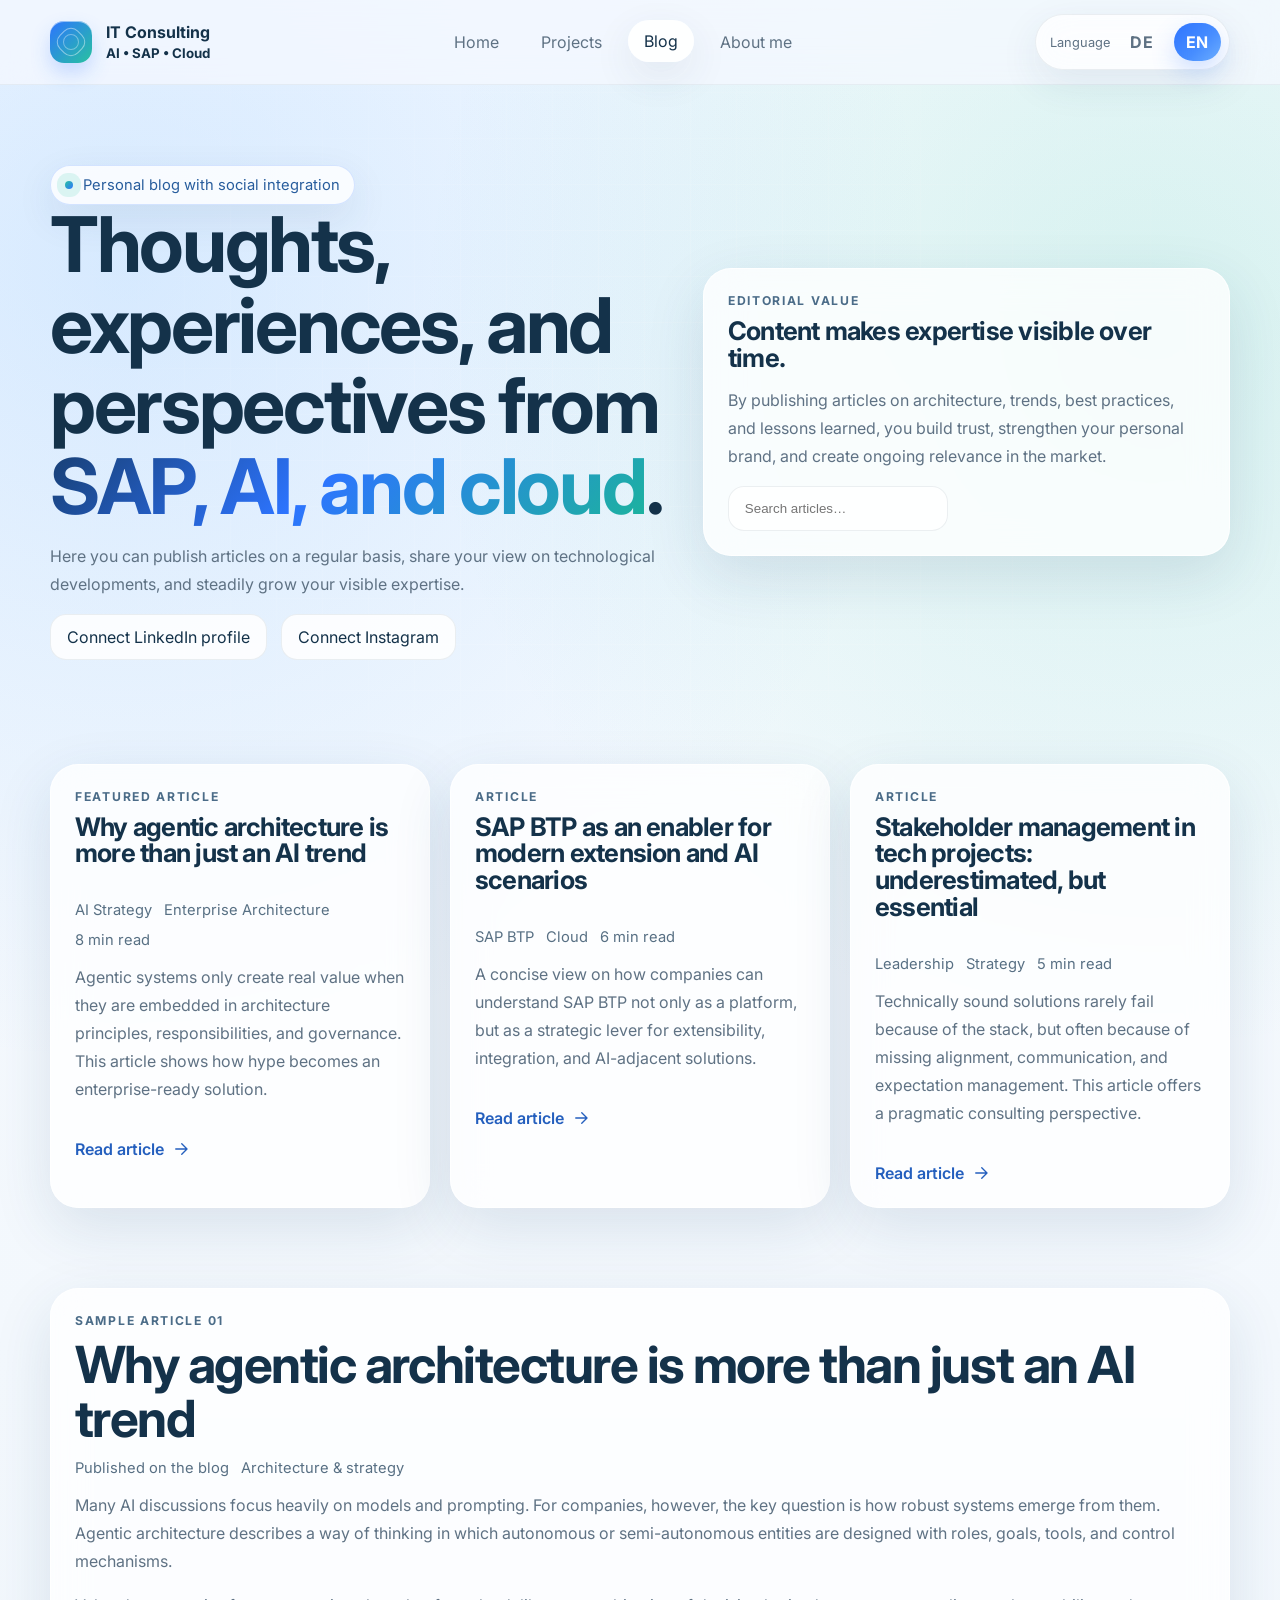
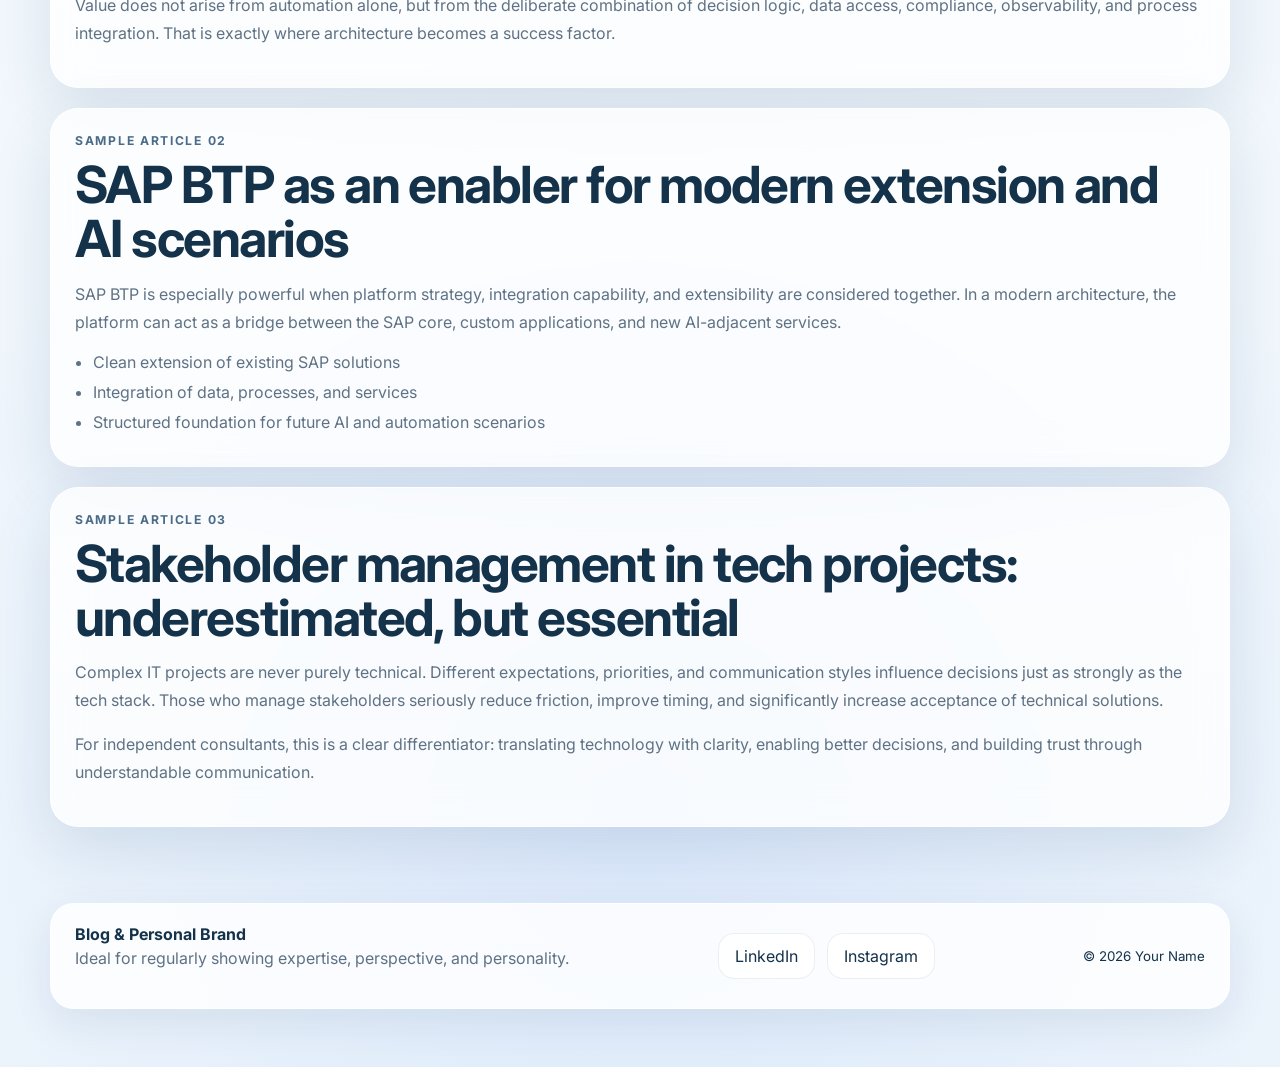
==== blog.html @ 21f26190 "init" ====
<!DOCTYPE html>
<html lang="de">
<head>
  <meta charset="UTF-8" />
  <meta name="viewport" content="width=device-width, initial-scale=1.0" />
  <title>Blog | IT-Beratung</title>
  <meta name="description" content="Persönlicher Blog zu SAP, Cloud, AI Architecture, strategischer IT und modernen Beratungsansätzen." />
  <link rel="preconnect" href="https://fonts.googleapis.com">
  <link rel="preconnect" href="https://fonts.gstatic.com" crossorigin>
  <link href="https://fonts.googleapis.com/css2?family=Inter:wght@400;500;600;700;800&display=swap" rel="stylesheet">
  <link rel="stylesheet" href="styles.css" />
</head>
<body>
  <header class="site-header">
    <div class="container navbar">
      <a class="brand" href="index.html">
        <span class="brand-mark"></span>
        <span>
          <strong>IT Consulting</strong><br>
          <small>AI • SAP • Cloud</small>
        </span>
      </a>
      <nav class="nav-links" data-nav-links>
        <a href="index.html">Start</a>
        <a href="projects.html">Projekte</a>
        <a class="active" href="blog.html">Blog</a>
        <a href="about.html">Über mich</a>
      </nav>
      <button class="nav-toggle" aria-label="Menü öffnen" aria-expanded="false" data-nav-toggle>☰</button>
    </div>
  </header>

  <main>
    <section class="hero">
      <div class="container two-col">
        <div>
          <div class="kicker reveal"><span class="kicker-dot"></span> Persönlicher Blog mit Social-Verknüpfung</div>
          <h1 class="reveal">Gedanken, Erfahrungen und Perspektiven aus <span class="gradient-text">SAP, AI und Cloud</span>.</h1>
          <p class="reveal">Hier kannst du regelmäßig Artikel veröffentlichen, deine Sicht auf technologische Entwicklungen teilen und deine Expertise sichtbar ausbauen.</p>
          <div class="social-row reveal">
            <a class="social-link" href="https://www.linkedin.com/" target="_blank" rel="noreferrer">LinkedIn Profil verknüpfen</a>
            <a class="social-link" href="https://www.instagram.com/" target="_blank" rel="noreferrer">Instagram verknüpfen</a>
          </div>
        </div>
        <div class="panel reveal">
          <div class="eyebrow">Redaktioneller Nutzen</div>
          <h3>Content macht Kompetenz langfristig sichtbar.</h3>
          <p>Mit Fachartikeln zu Architektur, Trends, Best Practices und Lessons Learned baust du Vertrauen auf, stärkst deine persönliche Marke und erzeugst kontinuierliche Relevanz am Markt.</p>
          <input class="search-input" type="search" placeholder="Artikel durchsuchen…" aria-label="Artikel durchsuchen" data-blog-search>
        </div>
      </div>
    </section>

    <section>
      <div class="container">
        <div class="blog-grid">
          <article class="blog-card reveal" data-article>
            <div class="blog-top">
              <div>
                <div class="eyebrow">Featured Article</div>
                <h3>Warum Agentic Architecture mehr ist als nur ein AI-Trend</h3>
              </div>
            </div>
            <div class="blog-meta">
              <span>AI Strategy</span>
              <span>Enterprise Architecture</span>
              <span>8 Min. Lesezeit</span>
            </div>
            <p>Agentische Systeme entfalten erst dann echten Nutzen, wenn sie in Architekturprinzipien, Verantwortlichkeiten und Governance eingebettet werden. Der Artikel zeigt, wie aus Hype eine belastbare Unternehmenslösung wird.</p>
            <a class="card-link" href="#article-agentic">Artikel lesen
              <svg width="18" height="18" viewBox="0 0 24 24" fill="none"><path d="M5 12h14M13 5l7 7-7 7" stroke="currentColor" stroke-width="1.8" stroke-linecap="round" stroke-linejoin="round"/></svg>
            </a>
          </article>

          <article class="blog-card reveal" data-article>
            <div class="blog-top">
              <div>
                <div class="eyebrow">Article</div>
                <h3>SAP BTP als Enabler für moderne Erweiterungs- und AI-Szenarien</h3>
              </div>
            </div>
            <div class="blog-meta">
              <span>SAP BTP</span>
              <span>Cloud</span>
              <span>6 Min. Lesezeit</span>
            </div>
            <p>Ein kompakter Blick darauf, wie Unternehmen SAP BTP nicht nur als Plattform, sondern als strategischen Innovationshebel für Erweiterbarkeit, Integration und AI-nahe Lösungen verstehen können.</p>
            <a class="card-link" href="#article-btp">Artikel lesen
              <svg width="18" height="18" viewBox="0 0 24 24" fill="none"><path d="M5 12h14M13 5l7 7-7 7" stroke="currentColor" stroke-width="1.8" stroke-linecap="round" stroke-linejoin="round"/></svg>
            </a>
          </article>

          <article class="blog-card reveal" data-article>
            <div class="blog-top">
              <div>
                <div class="eyebrow">Article</div>
                <h3>Stakeholder-Management in Tech-Projekten: unterschätzt, aber entscheidend</h3>
              </div>
            </div>
            <div class="blog-meta">
              <span>Leadership</span>
              <span>Strategy</span>
              <span>5 Min. Lesezeit</span>
            </div>
            <p>Technisch gute Lösungen scheitern selten am Stack, aber häufig an fehlender Einbettung, Kommunikation und Erwartungssteuerung. Dieser Beitrag zeigt einen pragmatischen Beratungsblick auf das Thema.</p>
            <a class="card-link" href="#article-stakeholder">Artikel lesen
              <svg width="18" height="18" viewBox="0 0 24 24" fill="none"><path d="M5 12h14M13 5l7 7-7 7" stroke="currentColor" stroke-width="1.8" stroke-linecap="round" stroke-linejoin="round"/></svg>
            </a>
          </article>
        </div>
        <div class="empty-state" data-empty-state>Keine Artikel gefunden. Passe den Suchbegriff an oder füge neue Beiträge hinzu.</div>
      </div>
    </section>

    <section>
      <div class="container article-content">
        <article class="panel reveal" id="article-agentic">
          <div class="eyebrow">Beispielartikel 01</div>
          <h2>Warum Agentic Architecture mehr ist als nur ein AI-Trend</h2>
          <div class="inline-meta">
            <span>Veröffentlicht im Blog</span>
            <span>Architektur & Strategie</span>
          </div>
          <p>Viele Diskussionen über AI fokussieren sich stark auf Modelle und Prompting. Für Unternehmen ist jedoch entscheidend, wie daraus belastbare Systeme entstehen. Agentic Architecture beschreibt eine Denkweise, in der autonome oder teilautonome Einheiten mit Rollen, Zielen, Werkzeugen und Kontrollmechanismen gestaltet werden.</p>
          <p>Der Mehrwert entsteht nicht allein durch Automatisierung, sondern durch die bewusste Kombination aus Entscheidungslogik, Datenzugriff, Compliance, Observability und Prozessintegration. Genau an dieser Stelle wird Architektur zum Erfolgsfaktor.</p>
        </article>

        <article class="panel reveal" id="article-btp">
          <div class="eyebrow">Beispielartikel 02</div>
          <h2>SAP BTP als Enabler für moderne Erweiterungs- und AI-Szenarien</h2>
          <p>SAP BTP ist besonders stark, wenn Plattformstrategie, Integrationsfähigkeit und Erweiterbarkeit zusammengedacht werden. In einer modernen Architektur kann die Plattform als Brücke zwischen SAP-Core, individuellen Anwendungen und neuen AI-nahen Services dienen.</p>
          <ul>
            <li>Saubere Erweiterung bestehender SAP-Lösungen</li>
            <li>Integration von Daten, Prozessen und Services</li>
            <li>Strukturierte Grundlage für zukünftige AI- und Automatisierungsszenarien</li>
          </ul>
        </article>

        <article class="panel reveal" id="article-stakeholder">
          <div class="eyebrow">Beispielartikel 03</div>
          <h2>Stakeholder-Management in Tech-Projekten: unterschätzt, aber entscheidend</h2>
          <p>Komplexe IT-Projekte sind nie rein technisch. Unterschiedliche Erwartungshaltungen, Prioritäten und Kommunikationsstile beeinflussen Entscheidungen ebenso stark wie der Techstack. Wer Stakeholder ernsthaft managt, reduziert Reibung, verbessert Timing und erhöht die Akzeptanz technischer Lösungen erheblich.</p>
          <p>Für selbstständige Berater ist das ein klarer Differenzierungsfaktor: Technik mit Klarheit übersetzen, Entscheidungsfähigkeit fördern und Vertrauen durch nachvollziehbare Kommunikation schaffen.</p>
        </article>
      </div>
    </section>
  </main>

  <footer class="site-footer">
    <div class="container footer-box">
      <div>
        <strong>Blog & Personal Brand</strong>
        <p>Ideal, um regelmäßig Expertise, Perspektiven und Persönlichkeit zu zeigen.</p>
      </div>
      <div class="social-links">
        <a class="social-link" href="https://www.linkedin.com/" target="_blank" rel="noreferrer">LinkedIn</a>
        <a class="social-link" href="https://www.instagram.com/" target="_blank" rel="noreferrer">Instagram</a>
      </div>
      <small>© <span data-year></span> AaLeiRon IT Consulting.</small>
    </div>
  </footer>

  <script src="script.js"></script>
</body>
</html>
---- styles.css ----
:root {
  --bg: #f5f9ff;
  --bg-soft: #eef4fb;
  --surface: rgba(255, 255, 255, 0.78);
  --surface-strong: rgba(255, 255, 255, 0.92);
  --text: #14324a;
  --muted: #5f7284;
  --line: rgba(31, 83, 125, 0.12);
  --primary: #2d74ff;
  --primary-2: #53a6ff;
  --accent: #28c2a0;
  --accent-2: #7fe3cc;
  --shadow: 0 20px 60px rgba(28, 65, 105, 0.12);
  --shadow-soft: 0 14px 40px rgba(28, 65, 105, 0.09);
  --radius-xl: 28px;
  --radius-lg: 22px;
  --radius-md: 16px;
  --radius-sm: 12px;
  --container: 1180px;
  --nav-h: 84px;
  --ease: cubic-bezier(.22, 1, .36, 1);
}

* { box-sizing: border-box; }
html { scroll-behavior: smooth; }
body {
  margin: 0;
  font-family: Inter, ui-sans-serif, system-ui, -apple-system, BlinkMacSystemFont, "Segoe UI", sans-serif;
  color: var(--text);
  background:
    radial-gradient(circle at 10% 10%, rgba(83,166,255,.20), transparent 30%),
    radial-gradient(circle at 90% 12%, rgba(40,194,160,.16), transparent 28%),
    radial-gradient(circle at 50% 90%, rgba(45,116,255,.10), transparent 32%),
    linear-gradient(180deg, #f8fbff 0%, #eef5fb 100%);
  min-height: 100vh;
  overflow-x: hidden;
}

body::before {
  content: "";
  position: fixed;
  inset: 0;
  background-image:
    linear-gradient(rgba(255,255,255,0.4) 1px, transparent 1px),
    linear-gradient(90deg, rgba(255,255,255,0.4) 1px, transparent 1px);
  background-size: 46px 46px;
  opacity: .28;
  pointer-events: none;
  mask-image: radial-gradient(circle at center, black 30%, transparent 90%);
}

a { color: inherit; text-decoration: none; }
img { max-width: 100%; display: block; }
button, .btn { font: inherit; }

.container {
  width: min(var(--container), calc(100% - 32px));
  margin: 0 auto;
}

.site-header {
  position: sticky;
  top: 0;
  z-index: 100;
  backdrop-filter: blur(18px);
  background: rgba(245, 249, 255, 0.72);
  border-bottom: 1px solid rgba(20, 50, 74, 0.06);
}

.navbar {
  height: var(--nav-h);
  display: flex;
  align-items: center;
  justify-content: space-between;
  gap: 20px;
}

.brand {
  display: inline-flex;
  align-items: center;
  gap: 14px;
  font-weight: 700;
}

.brand-mark {
  width: 42px;
  height: 42px;
  border-radius: 14px;
  background: linear-gradient(135deg, var(--primary), var(--accent));
  box-shadow: inset 0 1px 0 rgba(255,255,255,.5), 0 10px 20px rgba(45,116,255,.22);
  position: relative;
  overflow: hidden;
}

.brand-mark::before,
.brand-mark::after {
  content: "";
  position: absolute;
  inset: 8px;
  border: 1px solid rgba(255,255,255,.45);
  border-radius: 10px;
  transform: rotate(45deg);
}
.brand-mark::after {
  inset: 13px;
  opacity: .8;
}

.nav-links {
  display: flex;
  align-items: center;
  gap: 10px;
}

.nav-links a {
  padding: 11px 16px;
  border-radius: 999px;
  color: var(--muted);
  transition: .35s transform var(--ease), .35s background var(--ease), .35s color var(--ease), .35s box-shadow var(--ease);
}

.nav-links a:hover,
.nav-links a.active {
  color: var(--text);
  background: rgba(255,255,255,0.9);
  box-shadow: var(--shadow-soft);
  transform: translateY(-1px);
}

.nav-toggle {
  display: none;
  width: 46px;
  height: 46px;
  border-radius: 14px;
  border: 1px solid var(--line);
  background: rgba(255,255,255,.75);
}

.hero {
  position: relative;
  padding: 80px 0 64px;
}

.hero-grid,
.two-col {
  display: grid;
  grid-template-columns: 1.08fr .92fr;
  gap: 34px;
  align-items: center;
}

.kicker {
  display: inline-flex;
  align-items: center;
  gap: 10px;
  padding: 10px 14px;
  border-radius: 999px;
  border: 1px solid rgba(45,116,255,.18);
  background: rgba(255,255,255,.8);
  box-shadow: var(--shadow-soft);
  color: #285d9d;
  font-size: .92rem;
}

.kicker-dot {
  width: 8px;
  height: 8px;
  border-radius: 999px;
  background: linear-gradient(135deg, var(--accent), var(--primary));
  box-shadow: 0 0 0 8px rgba(40,194,160,.14);
}

h1, h2, h3, h4 { margin: 0 0 14px; line-height: 1.05; letter-spacing: -0.03em; }
h1 { font-size: clamp(2.8rem, 6vw, 5.4rem); }
h2 { font-size: clamp(2rem, 4vw, 3.5rem); }
h3 { font-size: clamp(1.28rem, 2vw, 1.7rem); }
p { margin: 0 0 16px; color: var(--muted); line-height: 1.75; }

.gradient-text {
  background: linear-gradient(135deg, #173d6e, #2d74ff 45%, #1cb59a 100%);
  -webkit-background-clip: text;
  background-clip: text;
  color: transparent;
}

.hero-copy p { font-size: 1.07rem; max-width: 62ch; }

.cta-row,
.social-row,
.filter-row {
  display: flex;
  flex-wrap: wrap;
  align-items: center;
  gap: 14px;
}

.btn {
  display: inline-flex;
  align-items: center;
  justify-content: center;
  gap: 10px;
  padding: 15px 22px;
  border-radius: 16px;
  border: 1px solid transparent;
  cursor: pointer;
  position: relative;
  overflow: hidden;
  transition: .35s transform var(--ease), .35s box-shadow var(--ease), .35s background var(--ease), .35s border-color var(--ease);
}

.btn::before {
  content: "";
  position: absolute;
  inset: 0;
  background: linear-gradient(120deg, transparent 0%, rgba(255,255,255,.3) 40%, transparent 70%);
  transform: translateX(-120%);
  transition: transform .9s var(--ease);
}

.btn:hover::before { transform: translateX(120%); }
.btn:hover { transform: translateY(-3px); }

.btn-primary {
  color: white;
  background: linear-gradient(135deg, var(--primary), #478dff 58%, #6caeff);
  box-shadow: 0 16px 36px rgba(45,116,255,.28);
}

.btn-secondary {
  background: rgba(255,255,255,.78);
  border-color: rgba(20,50,74,.08);
  box-shadow: var(--shadow-soft);
}

.hero-card,
.panel,
.card,
.project-card,
.blog-card,
.stat-card,
.timeline-card,
.skill-cloud,
.quote-card {
  background: var(--surface);
  border: 1px solid rgba(255,255,255,.75);
  backdrop-filter: blur(18px);
  box-shadow: var(--shadow);
  border-radius: var(--radius-xl);
}

.hero-visual {
  position: relative;
  min-height: 580px;
}

.hero-card {
  position: absolute;
  inset: auto;
  padding: 24px;
}

.card-float {
  animation: float 7s ease-in-out infinite;
}
.card-float-delay { animation-delay: -2.4s; }
.card-float-delay-2 { animation-delay: -4.8s; }

@keyframes float {
  0%, 100% { transform: translateY(0) rotate(0.01deg); }
  50% { transform: translateY(-14px) rotate(0.01deg); }
}

.hero-main-card {
  right: 0;
  top: 72px;
  width: min(100%, 460px);
  padding: 26px;
}

.hero-side-card {
  left: 0;
  top: 0;
  width: 290px;
}

.hero-bottom-card {
  left: 50px;
  bottom: 28px;
  width: 320px;
}

.orb {
  position: absolute;
  border-radius: 999px;
  filter: blur(18px);
  opacity: .56;
  pointer-events: none;
}

.orb-one {
  width: 220px;
  height: 220px;
  background: radial-gradient(circle at 30% 30%, rgba(45,116,255,.85), rgba(45,116,255,0));
  right: -40px;
  top: 40px;
  animation: drift 11s ease-in-out infinite;
}

.orb-two {
  width: 200px;
  height: 200px;
  background: radial-gradient(circle at 30% 30%, rgba(40,194,160,.8), rgba(40,194,160,0));
  left: 10px;
  bottom: 20px;
  animation: drift 13s ease-in-out infinite reverse;
}

@keyframes drift {
  0%,100% { transform: translate(0,0) scale(1); }
  50% { transform: translate(18px,-16px) scale(1.08); }
}

.metrics {
  display: grid;
  grid-template-columns: repeat(3, 1fr);
  gap: 14px;
  margin-top: 22px;
}

.metric {
  padding: 16px;
  border-radius: 20px;
  background: rgba(248, 251, 255, 0.9);
  border: 1px solid rgba(20,50,74,.06);
}
.metric strong {
  display: block;
  font-size: 1.7rem;
  margin-bottom: 6px;
}
.metric span { color: var(--muted); font-size: .95rem; }

main section { padding: 40px 0; }
.section-head {
  display: flex;
  flex-wrap: wrap;
  justify-content: space-between;
  gap: 16px;
  align-items: flex-end;
  margin-bottom: 24px;
}

.grid-3,
.grid-2,
.projects-grid,
.blog-grid,
.skill-grid,
.highlights-grid {
  display: grid;
  gap: 20px;
}
.grid-3,
.projects-grid,
.blog-grid,
.skill-grid { grid-template-columns: repeat(3, minmax(0, 1fr)); }
.grid-2,
.highlights-grid { grid-template-columns: repeat(2, minmax(0, 1fr)); }

.card,
.project-card,
.blog-card,
.stat-card,
.timeline-card,
.quote-card,
.skill-cloud,
.panel {
  padding: 24px;
  transition: .45s transform var(--ease), .45s box-shadow var(--ease), .35s border-color var(--ease);
}

.card:hover,
.project-card:hover,
.blog-card:hover,
.stat-card:hover,
.timeline-card:hover,
.quote-card:hover,
.skill-cloud:hover {
  transform: translateY(-8px);
  box-shadow: 0 24px 70px rgba(25, 61, 98, 0.14);
}

.eyebrow {
  color: #4b6c88;
  text-transform: uppercase;
  letter-spacing: .14em;
  font-size: .76rem;
  font-weight: 700;
  margin-bottom: 10px;
}

.icon-badge {
  width: 52px;
  height: 52px;
  border-radius: 16px;
  display: grid;
  place-items: center;
  margin-bottom: 18px;
  background: linear-gradient(135deg, rgba(45,116,255,.14), rgba(40,194,160,.18));
  border: 1px solid rgba(45,116,255,.12);
}

.tags {
  display: flex;
  flex-wrap: wrap;
  gap: 10px;
  margin-top: 18px;
}

.tag,
.pill {
  display: inline-flex;
  align-items: center;
  gap: 8px;
  padding: 9px 13px;
  border-radius: 999px;
  background: rgba(255,255,255,.88);
  border: 1px solid rgba(20,50,74,.08);
  color: #416176;
  font-size: .9rem;
}

.pill.active,
.filter-btn.active {
  background: linear-gradient(135deg, rgba(45,116,255,.14), rgba(40,194,160,.16));
  color: var(--text);
  border-color: rgba(45,116,255,.22);
}

.project-card .project-top,
.blog-card .blog-top {
  display: flex;
  align-items: center;
  justify-content: space-between;
  gap: 18px;
  margin-bottom: 20px;
}

.project-status {
  padding: 9px 12px;
  border-radius: 999px;
  font-size: .85rem;
  color: #237865;
  background: rgba(127,227,204,.24);
  border: 1px solid rgba(40,194,160,.16);
}

.card-link {
  display: inline-flex;
  align-items: center;
  gap: 8px;
  margin-top: 20px;
  color: #245fbe;
  font-weight: 600;
}

.card-link svg { transition: transform .35s var(--ease); }
.card-link:hover svg { transform: translateX(3px); }

.stats-band {
  padding: 8px 0 4px;
}
.stat-card strong {
  display: block;
  font-size: clamp(2rem, 3vw, 2.8rem);
  margin-bottom: 8px;
}

.timeline {
  display: grid;
  gap: 18px;
}
.timeline-card {
  position: relative;
  padding-left: 32px;
}
.timeline-card::before {
  content: "";
  position: absolute;
  left: 14px;
  top: 24px;
  bottom: -20px;
  width: 2px;
  background: linear-gradient(180deg, rgba(45,116,255,.5), rgba(40,194,160,.1));
}
.timeline-card:last-child::before { display: none; }
.timeline-card::after {
  content: "";
  position: absolute;
  left: 7px;
  top: 20px;
  width: 16px;
  height: 16px;
  border-radius: 999px;
  background: linear-gradient(135deg, var(--primary), var(--accent));
  box-shadow: 0 0 0 8px rgba(45,116,255,.08);
}

.skill-cloud ul,
.list-clean {
  list-style: none;
  margin: 0;
  padding: 0;
}
.skill-cloud ul li,
.list-clean li {
  padding: 12px 0;
  border-bottom: 1px solid rgba(20,50,74,.08);
}
.skill-cloud ul li:last-child,
.list-clean li:last-child { border-bottom: none; }

.blog-meta,
.inline-meta {
  display: flex;
  flex-wrap: wrap;
  gap: 12px;
  color: #587084;
  font-size: .92rem;
  margin-bottom: 14px;
}

.article-content {
  display: grid;
  gap: 20px;
}

.article-content .panel p,
.article-content .panel li { color: var(--muted); }
.article-content .panel ul { padding-left: 18px; margin: 12px 0 0; }
.article-content .panel li { margin-bottom: 10px; }

.social-links {
  display: flex;
  flex-wrap: wrap;
  gap: 12px;
}

.social-link {
  display: inline-flex;
  align-items: center;
  gap: 10px;
  padding: 12px 16px;
  border-radius: 16px;
  background: rgba(255,255,255,.86);
  border: 1px solid rgba(20,50,74,.08);
  transition: .35s transform var(--ease), .35s box-shadow var(--ease);
}
.social-link:hover { transform: translateY(-3px); box-shadow: var(--shadow-soft); }

.site-footer {
  padding: 36px 0 58px;
}
.footer-box {
  display: flex;
  flex-wrap: wrap;
  align-items: center;
  justify-content: space-between;
  gap: 18px;
  padding: 20px 24px;
  border-radius: 24px;
  background: rgba(255,255,255,.82);
  border: 1px solid rgba(255,255,255,.8);
  box-shadow: var(--shadow-soft);
}

.reveal {
  opacity: 0;
  transform: translateY(28px) scale(.985);
  transition: opacity .9s var(--ease), transform .9s var(--ease);
}
.reveal.is-visible {
  opacity: 1;
  transform: translateY(0) scale(1);
}

.hero-visual .reveal,
.hero-copy .reveal { transition-delay: var(--delay, 0ms); }

.particle-canvas {
  position: absolute;
  inset: 0;
  pointer-events: none;
  opacity: .55;
}

.filter-btn {
  padding: 11px 16px;
  border-radius: 999px;
  border: 1px solid rgba(20,50,74,.08);
  background: rgba(255,255,255,.75);
  cursor: pointer;
  transition: .3s transform var(--ease), .3s box-shadow var(--ease), .3s background var(--ease);
}
.filter-btn:hover { transform: translateY(-2px); box-shadow: var(--shadow-soft); }

.search-input {
  flex: 1;
  min-width: 220px;
  padding: 14px 16px;
  border-radius: 16px;
  border: 1px solid rgba(20,50,74,.08);
  background: rgba(255,255,255,.82);
  outline: none;
  color: var(--text);
}
.search-input:focus { border-color: rgba(45,116,255,.3); box-shadow: 0 0 0 4px rgba(45,116,255,.08); }

.empty-state {
  display: none;
  text-align: center;
  padding: 26px;
  background: rgba(255,255,255,.82);
  border-radius: 22px;
  border: 1px dashed rgba(20,50,74,.14);
  color: var(--muted);
}
.empty-state.show { display: block; }

.accent-line {
  width: 100%;
  height: 1px;
  background: linear-gradient(90deg, transparent, rgba(45,116,255,.24), rgba(40,194,160,.24), transparent);
  margin: 12px 0 26px;
}

@media (max-width: 1080px) {
  .hero-grid, .two-col, .grid-3, .projects-grid, .blog-grid, .skill-grid, .grid-2, .highlights-grid {
    grid-template-columns: 1fr;
  }
  .hero-visual { min-height: 640px; }
}

@media (max-width: 820px) {
  :root { --nav-h: 74px; }
  .nav-toggle { display: inline-grid; place-items: center; }
  .nav-links {
    position: absolute;
    top: calc(100% + 10px);
    left: 16px;
    right: 16px;
    padding: 12px;
    border-radius: 24px;
    flex-direction: column;
    align-items: stretch;
    background: rgba(255,255,255,.94);
    border: 1px solid rgba(255,255,255,.85);
    box-shadow: var(--shadow);
    opacity: 0;
    visibility: hidden;
    transform: translateY(-8px);
    transition: .35s opacity var(--ease), .35s transform var(--ease), .35s visibility var(--ease);
  }
  .nav-links.open {
    opacity: 1;
    visibility: visible;
    transform: translateY(0);
  }
  .nav-links a { width: 100%; }
  h1 { font-size: clamp(2.3rem, 12vw, 4rem); }
  .hero { padding-top: 48px; }
  .hero-visual { min-height: 520px; }
  .hero-main-card { position: relative; inset: auto; width: 100%; margin-left: auto; }
  .hero-side-card {
    width: min(100%, 280px);
    left: 0;
    top: 12px;
  }
  .hero-bottom-card {
    width: min(100%, 280px);
    left: 20px;
    bottom: 18px;
  }
  .metrics { grid-template-columns: 1fr; }
  .lang-switch { order: 3; margin-left: auto; }
  .lang-switch-label { display: none; }
}

@media (prefers-reduced-motion: reduce) {
  *, *::before, *::after {
    animation: none !important;
    transition-duration: .01ms !important;
    scroll-behavior: auto !important;
  }
  .reveal { opacity: 1; transform: none; }
}


.lang-switch {
  display: inline-flex;
  align-items: center;
  gap: 8px;
  padding: 8px;
  border: 1px solid rgba(20,50,74,.08);
  background: rgba(255,255,255,.72);
  backdrop-filter: blur(18px);
  border-radius: 999px;
  box-shadow: var(--shadow-soft);
}

.lang-switch-label {
  font-size: .8rem;
  color: var(--muted);
  padding-left: 6px;
}

.lang-btn {
  border: 0;
  background: transparent;
  color: var(--muted);
  border-radius: 999px;
  padding: 9px 12px;
  font-weight: 700;
  letter-spacing: .04em;
  cursor: pointer;
  transition: .35s transform var(--ease), .35s background var(--ease), .35s color var(--ease), .35s box-shadow var(--ease);
}

.lang-btn:hover {
  transform: translateY(-1px);
  color: var(--text);
}

.lang-btn.active {
  color: white;
  background: linear-gradient(135deg, var(--primary), #478dff 58%, #6caeff);
  box-shadow: 0 10px 24px rgba(45,116,255,.22);
}
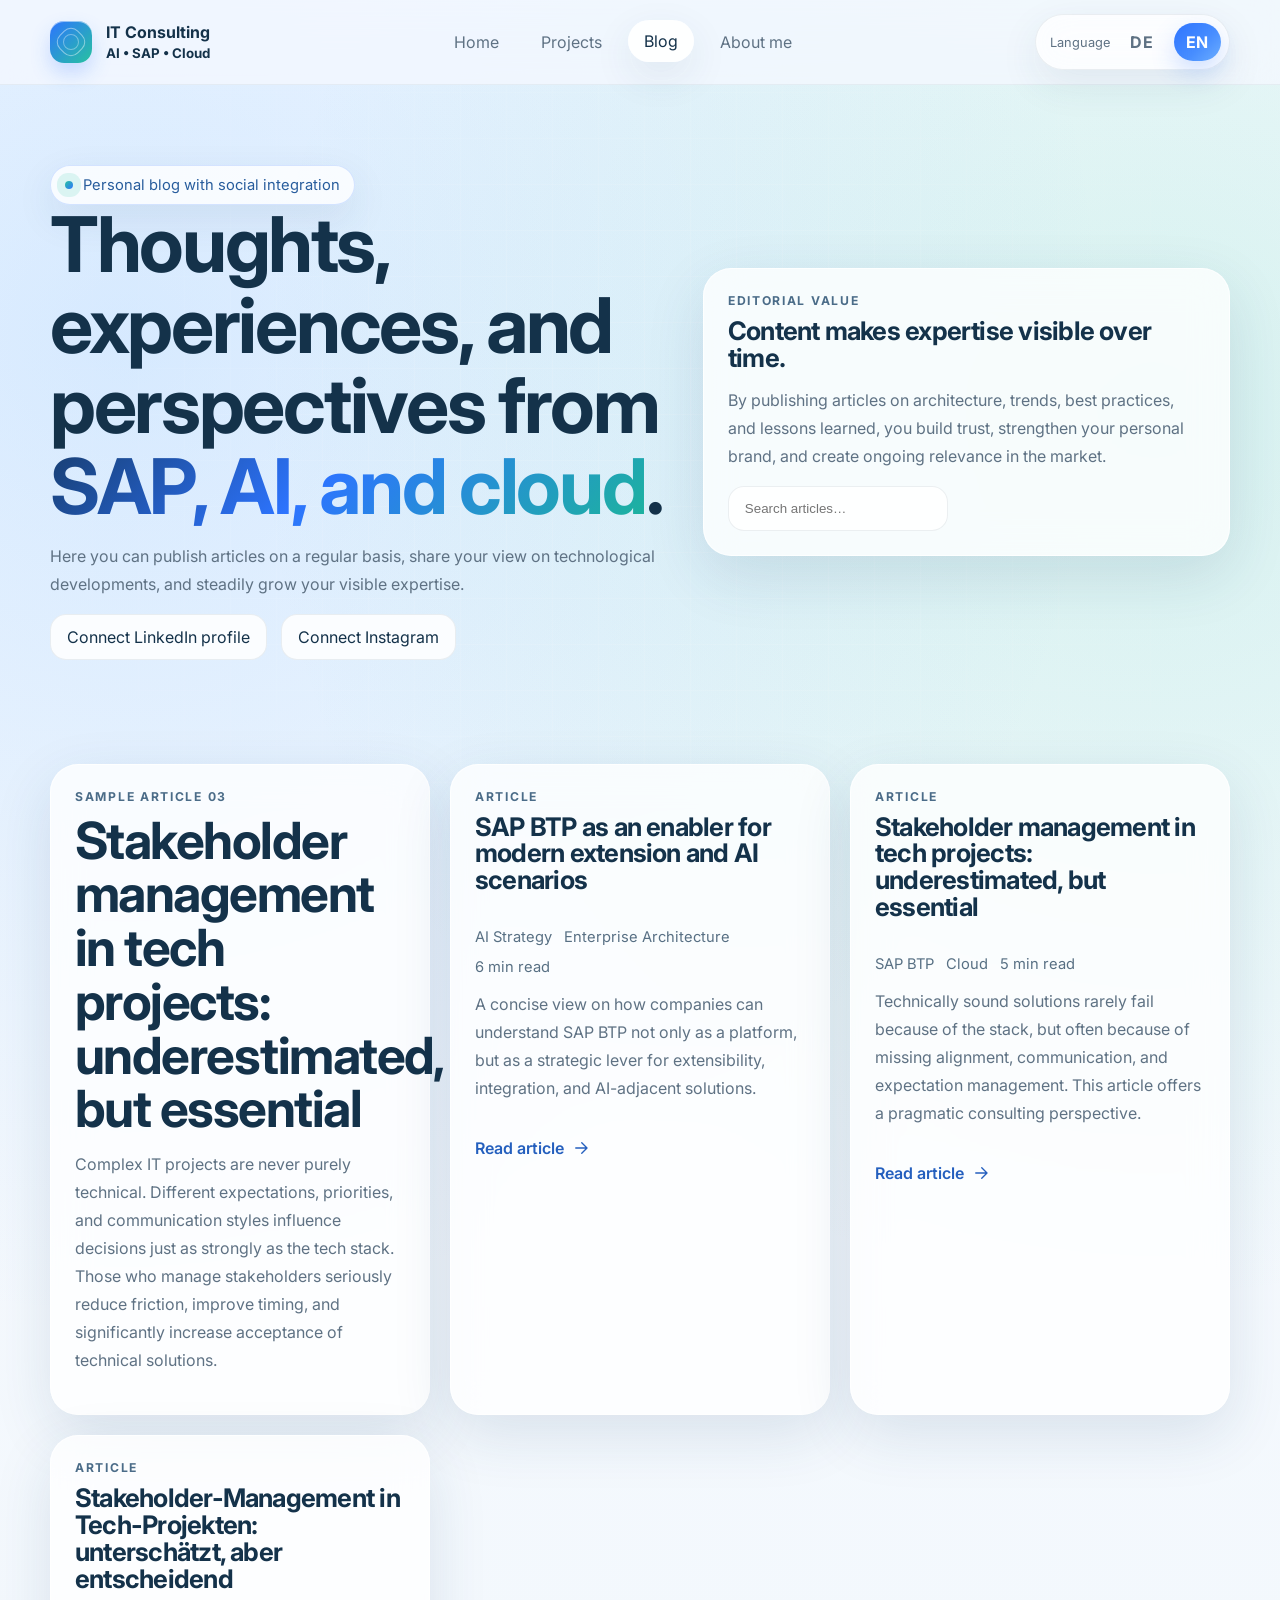
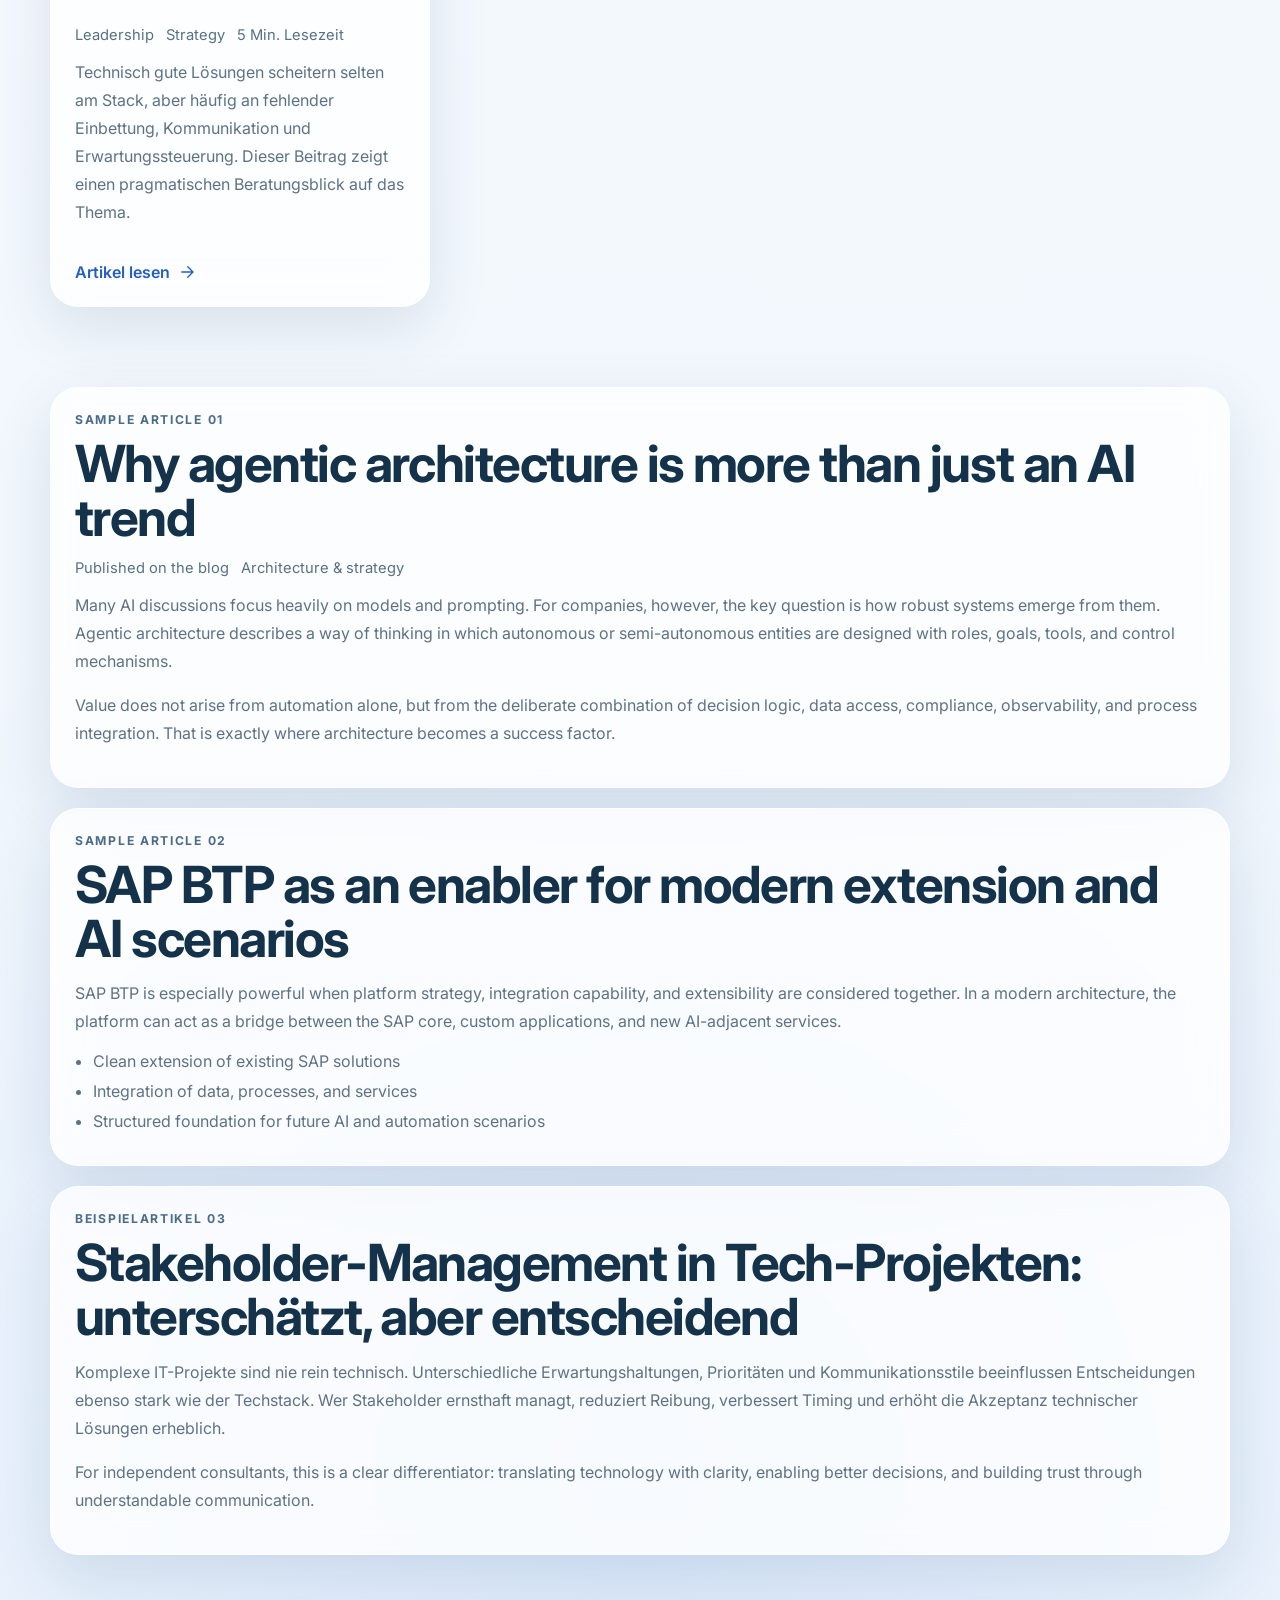
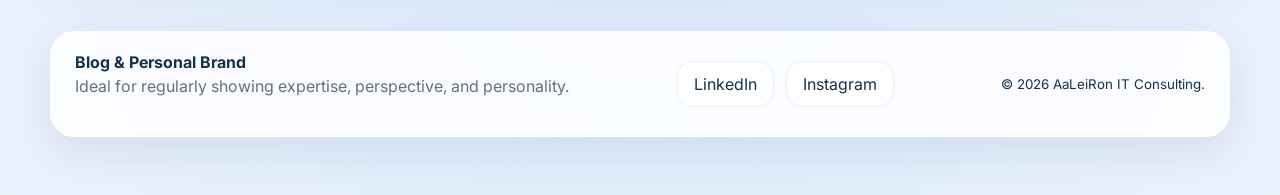
==== commit 719772ec: "Blog Entry with my book" ====
--- a/blog.html
+++ b/blog.html
@@ -54,6 +54,16 @@
     <section>
       <div class="container">
         <div class="blog-grid">
+          <article class="panel reveal" id="article-stakeholder">
+          <div class="eyebrow">Blog-Entry 01</div>
+          <h2>My Book: </h2>
+           <p>What if the best way to understand AI wasn't to read about it — but to build it yourself?
+Agentolus is the story of one developer's hands-on journey into the world of agentic AI — not through polished frameworks or off-the-shelf solutions, but from the ground up. Driven by a simple belief that true understanding only comes from building, this book documents every decision, dead end, and breakthrough along the way.
+From a central orchestrating agent to a team of Docker-containerized specialists running entirely on local LLMs, Agentolus is both a technical blueprint and a personal manifesto. It shows that you don't need a research lab or a cloud budget to explore the frontier of AI — you need curiosity, persistence, and the willingness to get your hands dirty.
+Whether you're a developer tired of using tools you don't truly understand, or simply someone fascinated by where AI is heading, this book will challenge you to stop watching from the sidelines and start building.Because the best way to learn is to make something real..</p>
+
+        </article>
+
           <article class="blog-card reveal" data-article>
             <div class="blog-top">
               <div>
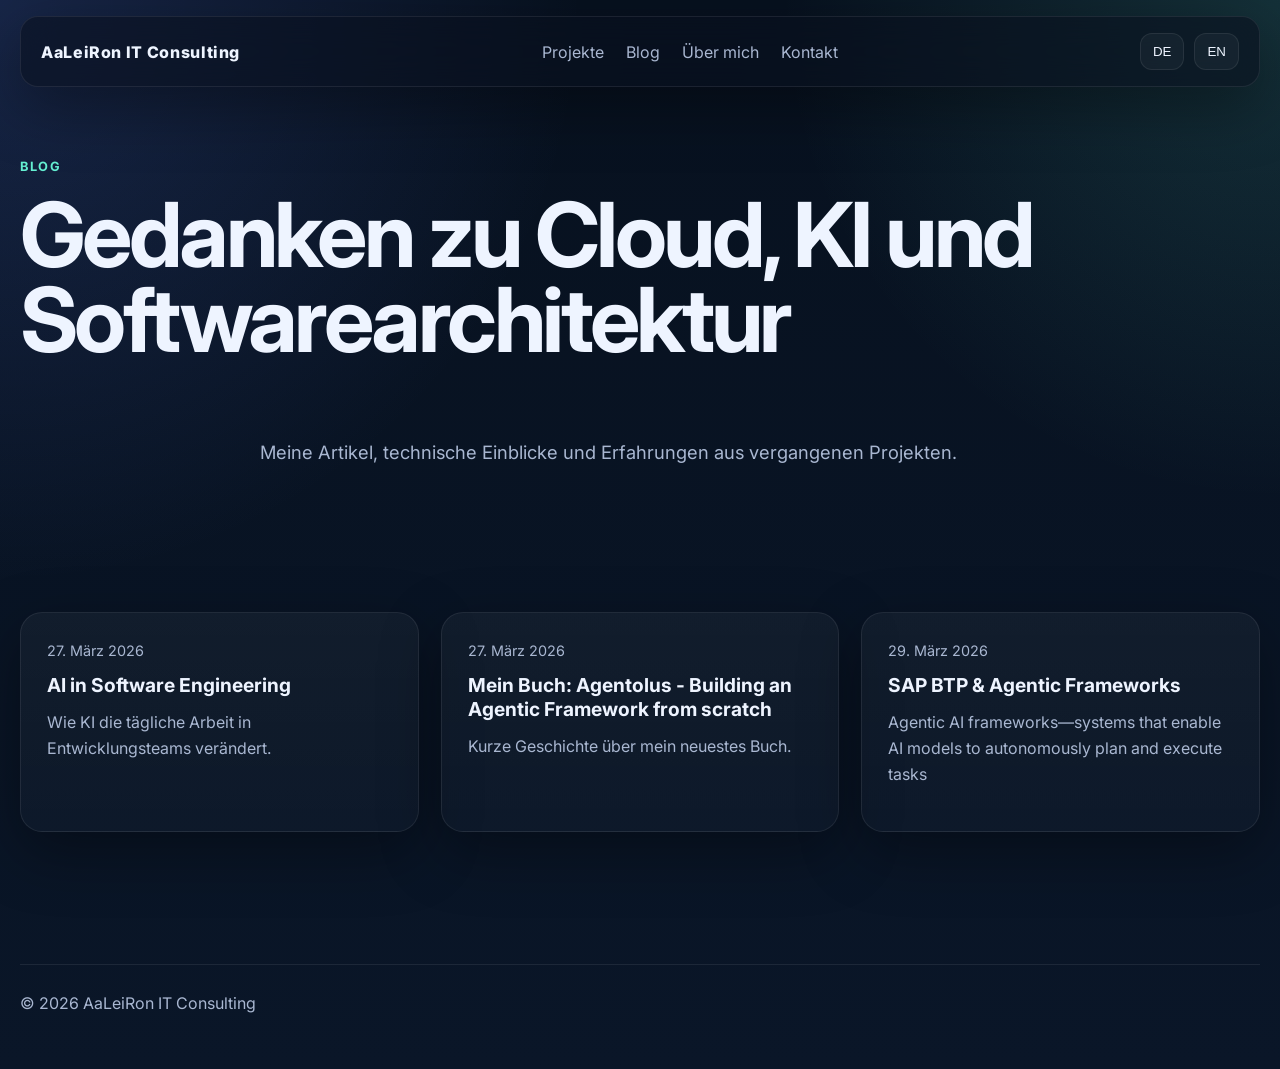
==== commit 8962e2e1: "major Changes - new design and structure" ====
--- a/blog.html
+++ b/blog.html
@@ -1,175 +1,49 @@
 <!DOCTYPE html>
 <html lang="de">
 <head>
-  <meta charset="UTF-8" />
-  <meta name="viewport" content="width=device-width, initial-scale=1.0" />
-  <title>Blog | IT-Beratung</title>
-  <meta name="description" content="Persönlicher Blog zu SAP, Cloud, AI Architecture, strategischer IT und modernen Beratungsansätzen." />
+  <meta charset="UTF-8">
+  <meta name="viewport" content="width=device-width, initial-scale=1.0">
+  <title>Blog | Aaron</title>
   <link rel="preconnect" href="https://fonts.googleapis.com">
   <link rel="preconnect" href="https://fonts.gstatic.com" crossorigin>
-  <link href="https://fonts.googleapis.com/css2?family=Inter:wght@400;500;600;700;800&display=swap" rel="stylesheet">
-  <link rel="stylesheet" href="styles.css" />
+  <link href="https://fonts.googleapis.com/css2?family=Inter:wght@300;400;500;600;700;800&display=swap" rel="stylesheet">
+  <link rel="stylesheet" href="css/style.css">
+  <link rel="stylesheet" href="css/animations.css">
 </head>
 <body>
-  <header class="site-header">
-    <div class="container navbar">
-      <a class="brand" href="index.html">
-        <span class="brand-mark"></span>
-        <span>
-          <strong>IT Consulting</strong><br>
-          <small>AI • SAP • Cloud</small>
-        </span>
-      </a>
-      <nav class="nav-links" data-nav-links>
-        <a href="index.html">Start</a>
-        <a href="projects.html">Projekte</a>
-        <a class="active" href="blog.html">Blog</a>
-        <a href="about.html">Über mich</a>
+  <div class="page-shell">
+    <header class="site-header glass">
+      <a class="brand" href="index.html">AaLeiRon IT Consulting</a>
+      <nav class="site-nav">
+        <a href="projects.html" data-text="nav.projects">Projects</a>
+        <a href="blog.html" data-text="nav.blog">Blog</a>
+        <a href="about.html" data-text="nav.about">About</a>
+        <a href="contact.html" data-text="nav.contact">Contact</a>
       </nav>
-      <button class="nav-toggle" aria-label="Menü öffnen" aria-expanded="false" data-nav-toggle>☰</button>
-    </div>
-  </header>
+      <div class="header-actions">
+        <button class="lang-btn" data-lang-switch="de">DE</button>
+        <button class="lang-btn" data-lang-switch="en">EN</button>
+      </div>
+    </header>
 
-  <main>
-    <section class="hero">
-      <div class="container two-col">
-        <div>
-          <div class="kicker reveal"><span class="kicker-dot"></span> Persönlicher Blog mit Social-Verknüpfung</div>
-          <h1 class="reveal">Gedanken, Erfahrungen und Perspektiven aus <span class="gradient-text">SAP, AI und Cloud</span>.</h1>
-          <p class="reveal">Hier kannst du regelmäßig Artikel veröffentlichen, deine Sicht auf technologische Entwicklungen teilen und deine Expertise sichtbar ausbauen.</p>
-          <div class="social-row reveal">
-            <a class="social-link" href="https://www.linkedin.com/" target="_blank" rel="noreferrer">LinkedIn Profil verknüpfen</a>
-            <a class="social-link" href="https://www.instagram.com/" target="_blank" rel="noreferrer">Instagram verknüpfen</a>
-          </div>
+    <main class="page-main">
+      <section class="section reveal">
+        <div class="page-intro">
+          <p class="eyebrow" data-text="blog.eyebrow">Blog</p>
+          <h1 data-text="blog.title"></h1>
+          <p class="lead" data-text="blog.intro"></p>
         </div>
-        <div class="panel reveal">
-          <div class="eyebrow">Redaktioneller Nutzen</div>
-          <h3>Content macht Kompetenz langfristig sichtbar.</h3>
-          <p>Mit Fachartikeln zu Architektur, Trends, Best Practices und Lessons Learned baust du Vertrauen auf, stärkst deine persönliche Marke und erzeugst kontinuierliche Relevanz am Markt.</p>
-          <input class="search-input" type="search" placeholder="Artikel durchsuchen…" aria-label="Artikel durchsuchen" data-blog-search>
-        </div>
-      </div>
-    </section>
+      </section>
 
-    <section>
-      <div class="container">
-        <div class="blog-grid">
-          <article class="panel reveal" id="article-stakeholder">
-          <div class="eyebrow">Blog-Entry 01</div>
-          <h2>My Book: </h2>
-           <p>What if the best way to understand AI wasn't to read about it — but to build it yourself?
-Agentolus is the story of one developer's hands-on journey into the world of agentic AI — not through polished frameworks or off-the-shelf solutions, but from the ground up. Driven by a simple belief that true understanding only comes from building, this book documents every decision, dead end, and breakthrough along the way.
-From a central orchestrating agent to a team of Docker-containerized specialists running entirely on local LLMs, Agentolus is both a technical blueprint and a personal manifesto. It shows that you don't need a research lab or a cloud budget to explore the frontier of AI — you need curiosity, persistence, and the willingness to get your hands dirty.
-Whether you're a developer tired of using tools you don't truly understand, or simply someone fascinated by where AI is heading, this book will challenge you to stop watching from the sidelines and start building.Because the best way to learn is to make something real..</p>
+      <section class="section reveal">
+        <div class="cards cards-3" id="blog-list"></div>
+      </section>
 
-        </article>
+    </main>
 
-          <article class="blog-card reveal" data-article>
-            <div class="blog-top">
-              <div>
-                <div class="eyebrow">Featured Article</div>
-                <h3>Warum Agentic Architecture mehr ist als nur ein AI-Trend</h3>
-              </div>
-            </div>
-            <div class="blog-meta">
-              <span>AI Strategy</span>
-              <span>Enterprise Architecture</span>
-              <span>8 Min. Lesezeit</span>
-            </div>
-            <p>Agentische Systeme entfalten erst dann echten Nutzen, wenn sie in Architekturprinzipien, Verantwortlichkeiten und Governance eingebettet werden. Der Artikel zeigt, wie aus Hype eine belastbare Unternehmenslösung wird.</p>
-            <a class="card-link" href="#article-agentic">Artikel lesen
-              <svg width="18" height="18" viewBox="0 0 24 24" fill="none"><path d="M5 12h14M13 5l7 7-7 7" stroke="currentColor" stroke-width="1.8" stroke-linecap="round" stroke-linejoin="round"/></svg>
-            </a>
-          </article>
-
-          <article class="blog-card reveal" data-article>
-            <div class="blog-top">
-              <div>
-                <div class="eyebrow">Article</div>
-                <h3>SAP BTP als Enabler für moderne Erweiterungs- und AI-Szenarien</h3>
-              </div>
-            </div>
-            <div class="blog-meta">
-              <span>SAP BTP</span>
-              <span>Cloud</span>
-              <span>6 Min. Lesezeit</span>
-            </div>
-            <p>Ein kompakter Blick darauf, wie Unternehmen SAP BTP nicht nur als Plattform, sondern als strategischen Innovationshebel für Erweiterbarkeit, Integration und AI-nahe Lösungen verstehen können.</p>
-            <a class="card-link" href="#article-btp">Artikel lesen
-              <svg width="18" height="18" viewBox="0 0 24 24" fill="none"><path d="M5 12h14M13 5l7 7-7 7" stroke="currentColor" stroke-width="1.8" stroke-linecap="round" stroke-linejoin="round"/></svg>
-            </a>
-          </article>
-
-          <article class="blog-card reveal" data-article>
-            <div class="blog-top">
-              <div>
-                <div class="eyebrow">Article</div>
-                <h3>Stakeholder-Management in Tech-Projekten: unterschätzt, aber entscheidend</h3>
-              </div>
-            </div>
-            <div class="blog-meta">
-              <span>Leadership</span>
-              <span>Strategy</span>
-              <span>5 Min. Lesezeit</span>
-            </div>
-            <p>Technisch gute Lösungen scheitern selten am Stack, aber häufig an fehlender Einbettung, Kommunikation und Erwartungssteuerung. Dieser Beitrag zeigt einen pragmatischen Beratungsblick auf das Thema.</p>
-            <a class="card-link" href="#article-stakeholder">Artikel lesen
-              <svg width="18" height="18" viewBox="0 0 24 24" fill="none"><path d="M5 12h14M13 5l7 7-7 7" stroke="currentColor" stroke-width="1.8" stroke-linecap="round" stroke-linejoin="round"/></svg>
-            </a>
-          </article>
-        </div>
-        <div class="empty-state" data-empty-state>Keine Artikel gefunden. Passe den Suchbegriff an oder füge neue Beiträge hinzu.</div>
-      </div>
-    </section>
-
-    <section>
-      <div class="container article-content">
-        <article class="panel reveal" id="article-agentic">
-          <div class="eyebrow">Beispielartikel 01</div>
-          <h2>Warum Agentic Architecture mehr ist als nur ein AI-Trend</h2>
-          <div class="inline-meta">
-            <span>Veröffentlicht im Blog</span>
-            <span>Architektur & Strategie</span>
-          </div>
-          <p>Viele Diskussionen über AI fokussieren sich stark auf Modelle und Prompting. Für Unternehmen ist jedoch entscheidend, wie daraus belastbare Systeme entstehen. Agentic Architecture beschreibt eine Denkweise, in der autonome oder teilautonome Einheiten mit Rollen, Zielen, Werkzeugen und Kontrollmechanismen gestaltet werden.</p>
-          <p>Der Mehrwert entsteht nicht allein durch Automatisierung, sondern durch die bewusste Kombination aus Entscheidungslogik, Datenzugriff, Compliance, Observability und Prozessintegration. Genau an dieser Stelle wird Architektur zum Erfolgsfaktor.</p>
-        </article>
-
-        <article class="panel reveal" id="article-btp">
-          <div class="eyebrow">Beispielartikel 02</div>
-          <h2>SAP BTP als Enabler für moderne Erweiterungs- und AI-Szenarien</h2>
-          <p>SAP BTP ist besonders stark, wenn Plattformstrategie, Integrationsfähigkeit und Erweiterbarkeit zusammengedacht werden. In einer modernen Architektur kann die Plattform als Brücke zwischen SAP-Core, individuellen Anwendungen und neuen AI-nahen Services dienen.</p>
-          <ul>
-            <li>Saubere Erweiterung bestehender SAP-Lösungen</li>
-            <li>Integration von Daten, Prozessen und Services</li>
-            <li>Strukturierte Grundlage für zukünftige AI- und Automatisierungsszenarien</li>
-          </ul>
-        </article>
-
-        <article class="panel reveal" id="article-stakeholder">
-          <div class="eyebrow">Beispielartikel 03</div>
-          <h2>Stakeholder-Management in Tech-Projekten: unterschätzt, aber entscheidend</h2>
-          <p>Komplexe IT-Projekte sind nie rein technisch. Unterschiedliche Erwartungshaltungen, Prioritäten und Kommunikationsstile beeinflussen Entscheidungen ebenso stark wie der Techstack. Wer Stakeholder ernsthaft managt, reduziert Reibung, verbessert Timing und erhöht die Akzeptanz technischer Lösungen erheblich.</p>
-          <p>Für selbstständige Berater ist das ein klarer Differenzierungsfaktor: Technik mit Klarheit übersetzen, Entscheidungsfähigkeit fördern und Vertrauen durch nachvollziehbare Kommunikation schaffen.</p>
-        </article>
-      </div>
-    </section>
-  </main>
-
-  <footer class="site-footer">
-    <div class="container footer-box">
-      <div>
-        <strong>Blog & Personal Brand</strong>
-        <p>Ideal, um regelmäßig Expertise, Perspektiven und Persönlichkeit zu zeigen.</p>
-      </div>
-      <div class="social-links">
-        <a class="social-link" href="https://www.linkedin.com/" target="_blank" rel="noreferrer">LinkedIn</a>
-        <a class="social-link" href="https://www.instagram.com/" target="_blank" rel="noreferrer">Instagram</a>
-      </div>
-      <small>© <span data-year></span> AaLeiRon IT Consulting.</small>
-    </div>
-  </footer>
-
-  <script src="script.js"></script>
+    <footer class="site-footer"><p>© 2026 AaLeiRon IT Consulting</p></footer>
+  </div>
+  <script src="js/content.js"></script>
+  <script src="js/site.js"></script>
 </body>
 </html>
--- a/css/style.css
+++ b/css/style.css
@@ -0,0 +1,141 @@
+:root {
+  --bg: #07111f;
+  --bg-2: #0a1628;
+  --card: rgba(14, 24, 42, 0.78);
+  --text: #eef4ff;
+  --muted: #a9b7d1;
+  --line: rgba(255,255,255,0.08);
+  --accent: #65f0d2;
+  --shadow: 0 20px 60px rgba(0, 0, 0, 0.35);
+}
+* { box-sizing: border-box; }
+html { scroll-behavior: smooth; }
+body {
+  margin: 0;
+  min-height: 100vh;
+  font-family: "Inter", sans-serif;
+  color: var(--text);
+  background:
+    radial-gradient(circle at top left, rgba(97,131,255,0.18), transparent 35%),
+    radial-gradient(circle at top right, rgba(101,240,210,0.14), transparent 30%),
+    linear-gradient(180deg, var(--bg), var(--bg-2));
+}
+a { color: inherit; text-decoration: none; }
+.page-shell { width: min(1240px, calc(100% - 32px)); margin: 0 auto; }
+.site-header {
+  position: sticky; top: 16px; z-index: 10; margin-top: 16px; padding: 16px 20px;
+  border: 1px solid var(--line); border-radius: 18px; display: flex; align-items: center;
+  justify-content: space-between; gap: 20px;
+}
+.glass {
+  background: rgba(10,17,30,0.58);
+  backdrop-filter: blur(18px);
+  -webkit-backdrop-filter: blur(18px);
+  box-shadow: var(--shadow);
+}
+.brand { font-weight: 800; letter-spacing: 0.04em; }
+.site-nav { display: flex; gap: 22px; flex-wrap: wrap; }
+.site-nav a { color: var(--muted); transition: color 0.2s ease; }
+.site-nav a:hover { color: var(--text); }
+.header-actions { display: flex; gap: 10px; }
+.lang-btn {
+  border: 1px solid var(--line); background: rgba(255,255,255,0.04); color: var(--text);
+  padding: 10px 12px; border-radius: 12px; cursor: pointer;
+}
+.section { padding: 72px 0; }
+.hero { position: relative; min-height: 88vh; display: grid; place-items: center; overflow: hidden; }
+.hero-bg { position: absolute; inset: 0; pointer-events: none; }
+.grid-layer {
+  position: absolute; inset: 0;
+  background-image:
+    linear-gradient(rgba(255,255,255,0.06) 1px, transparent 1px),
+    linear-gradient(90deg, rgba(255,255,255,0.06) 1px, transparent 1px);
+  background-size: 46px 46px;
+  mask-image: radial-gradient(circle at center, black 28%, transparent 88%);
+  animation: gridShift 18s linear infinite;
+}
+.glow { position: absolute; border-radius: 50%; filter: blur(70px); opacity: 0.55; }
+.glow-a { width: 360px; height: 360px; left: 8%; top: 12%; background: rgba(131,168,255,0.32); }
+.glow-b { width: 300px; height: 300px; right: 10%; bottom: 14%; background: rgba(101,240,210,0.22); }
+.hero-content { position: relative; z-index: 1; max-width: 920px; text-align: center; }
+.eyebrow {
+  margin: 0 0 18px; color: var(--accent); text-transform: uppercase;
+  letter-spacing: 0.12em; font-size: 0.8rem; font-weight: 700;
+}
+h1, h2, h3, p { margin-top: 0; }
+h1 { font-size: clamp(3rem, 8vw, 5.6rem); line-height: 0.95; letter-spacing: -0.04em; }
+h2 { font-size: clamp(1.8rem, 4vw, 3rem); line-height: 1.05; letter-spacing: -0.03em; }
+.hero h1 {
+  background: linear-gradient(90deg, #f6fbff 0%, #9ab6ff 45%, #7be9d3 100%);
+  -webkit-background-clip: text; background-clip: text; color: transparent;
+}
+.hero-copy, .lead {
+  max-width: 760px; margin: 20px auto 0; color: var(--muted); font-size: 1.15rem; line-height: 1.7;
+}
+.hero-actions { display: flex; gap: 14px; justify-content: center; flex-wrap: wrap; margin-top: 30px; }
+.btn {
+  display: inline-flex; align-items: center; justify-content: center; min-height: 48px;
+  padding: 0 18px; border-radius: 14px; font-weight: 700;
+  transition: transform 0.2s ease, box-shadow 0.2s ease;
+}
+.btn:hover { transform: translateY(-2px); }
+.btn-primary {
+  background: linear-gradient(135deg, #f5f8ff, #bdd0ff); color: #08111d;
+  box-shadow: 0 10px 30px rgba(131,168,255,0.22);
+}
+.btn-secondary { border: 1px solid var(--line); background: rgba(255,255,255,0.04); color: var(--text); }
+.cards { display: grid; gap: 22px; }
+.cards-4 { grid-template-columns: repeat(4, minmax(0, 1fr)); }
+.cards-3 { grid-template-columns: repeat(3, minmax(0, 1fr)); }
+.card, .panel {
+  border: 1px solid var(--line); border-radius: 22px;
+  background: linear-gradient(180deg, rgba(255,255,255,0.04), rgba(255,255,255,0.02));
+  box-shadow: var(--shadow);
+}
+.card {
+  min-height: 220px; padding: 26px;
+  transition: transform 0.25s ease, border-color 0.25s ease;
+}
+.card:hover { border-color: rgba(131,168,255,0.36); }
+.card h3 { margin-bottom: 12px; font-size: 1.2rem; }
+.card p { color: var(--muted); line-height: 1.65; }
+.blog-card { display: block; }
+.meta { color: var(--accent); font-size: 0.9rem; margin-bottom: 10px; }
+.cta-panel {
+  border: 1px solid var(--line); border-radius: 28px; padding: 34px;
+  display: flex; align-items: center; justify-content: space-between; gap: 20px;
+}
+.two-col { display: grid; grid-template-columns: 1fr 1fr; gap: 22px; }
+.panel { padding: 28px; }
+.page-main { padding-bottom: 60px; }
+.contact-form { display: grid; gap: 18px; }
+.contact-form label { display: grid; gap: 8px; }
+.contact-form span { color: var(--muted); font-size: 0.95rem; }
+input, textarea {
+  width: 100%; border: 1px solid var(--line); background: rgba(255,255,255,0.04);
+  color: var(--text); border-radius: 14px; padding: 14px 16px; font: inherit;
+}
+input::placeholder, textarea::placeholder { color: #8ea1c3; }
+.contact-links { display: grid; gap: 10px; margin-top: 18px; }
+.site-footer {
+  padding: 28px 0 40px; border-top: 1px solid var(--line);
+  display: flex; align-items: center; justify-content: space-between; gap: 18px; color: var(--muted);
+}
+.footer-links { display: flex; gap: 18px; }
+.blog-article { max-width: 860px; margin: 0 auto; padding: 42px 0 100px; }
+.blog-article p, .blog-article li { color: var(--muted); line-height: 1.85; font-size: 1.05rem; }
+.blog-article h2 { margin-top: 40px; margin-bottom: 14px; font-size: 1.8rem; }
+@keyframes gridShift { from { transform: translateY(0); } to { transform: translateY(46px); } }
+@media (max-width: 1024px) {
+  .cards-4, .cards-3, .two-col { grid-template-columns: 1fr 1fr; }
+  .cta-panel { flex-direction: column; align-items: flex-start; }
+}
+@media (max-width: 760px) {
+  .page-shell { width: min(100% - 20px, 1240px); }
+  .site-header { align-items: flex-start; flex-direction: column; }
+  .site-nav { gap: 14px; }
+  .cards-4, .cards-3, .two-col { grid-template-columns: 1fr; }
+  .section { padding: 56px 0; }
+  .site-footer { flex-direction: column; align-items: flex-start; }
+  .blog-article { padding-bottom: 60px; }
+}
--- a/css/animations.css
+++ b/css/animations.css
@@ -0,0 +1,2 @@
+.reveal { opacity: 0; transform: translateY(22px); transition: opacity 0.8s ease, transform 0.8s ease; }
+.reveal.visible { opacity: 1; transform: translateY(0); }
